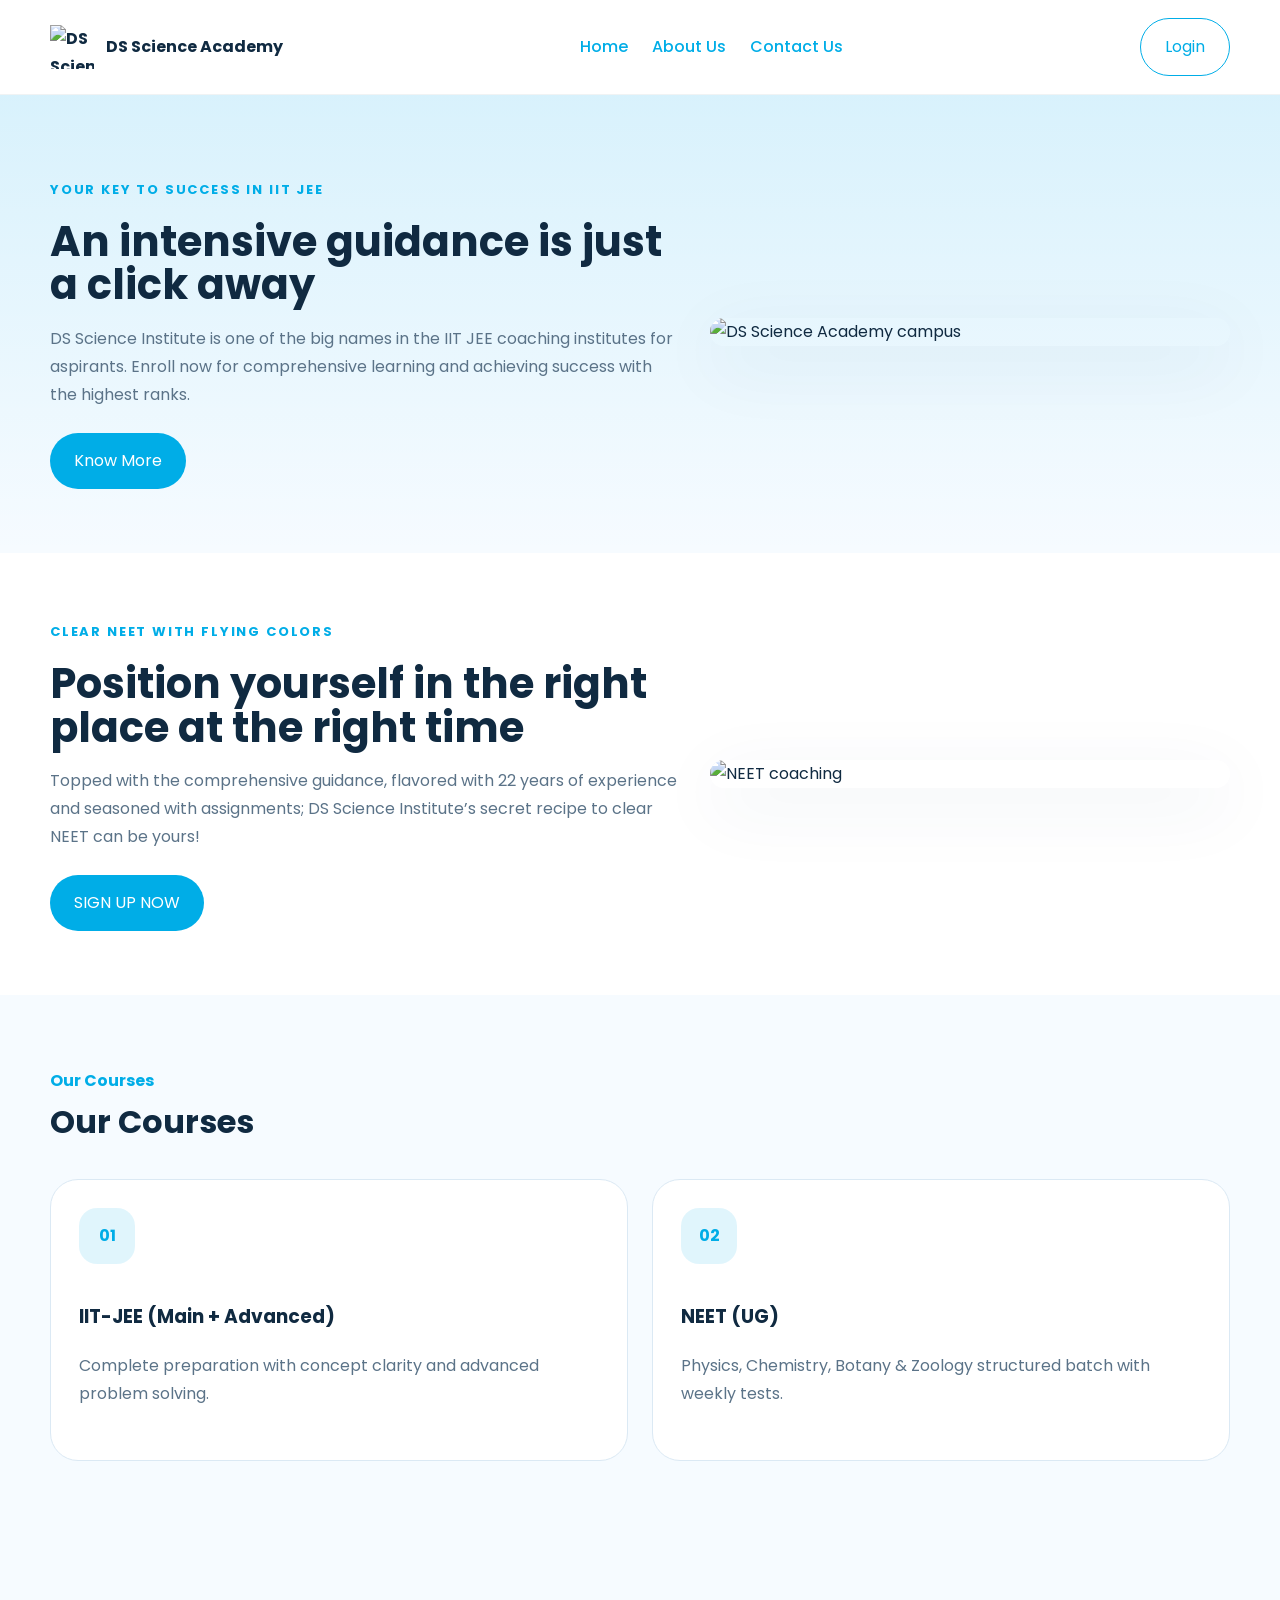
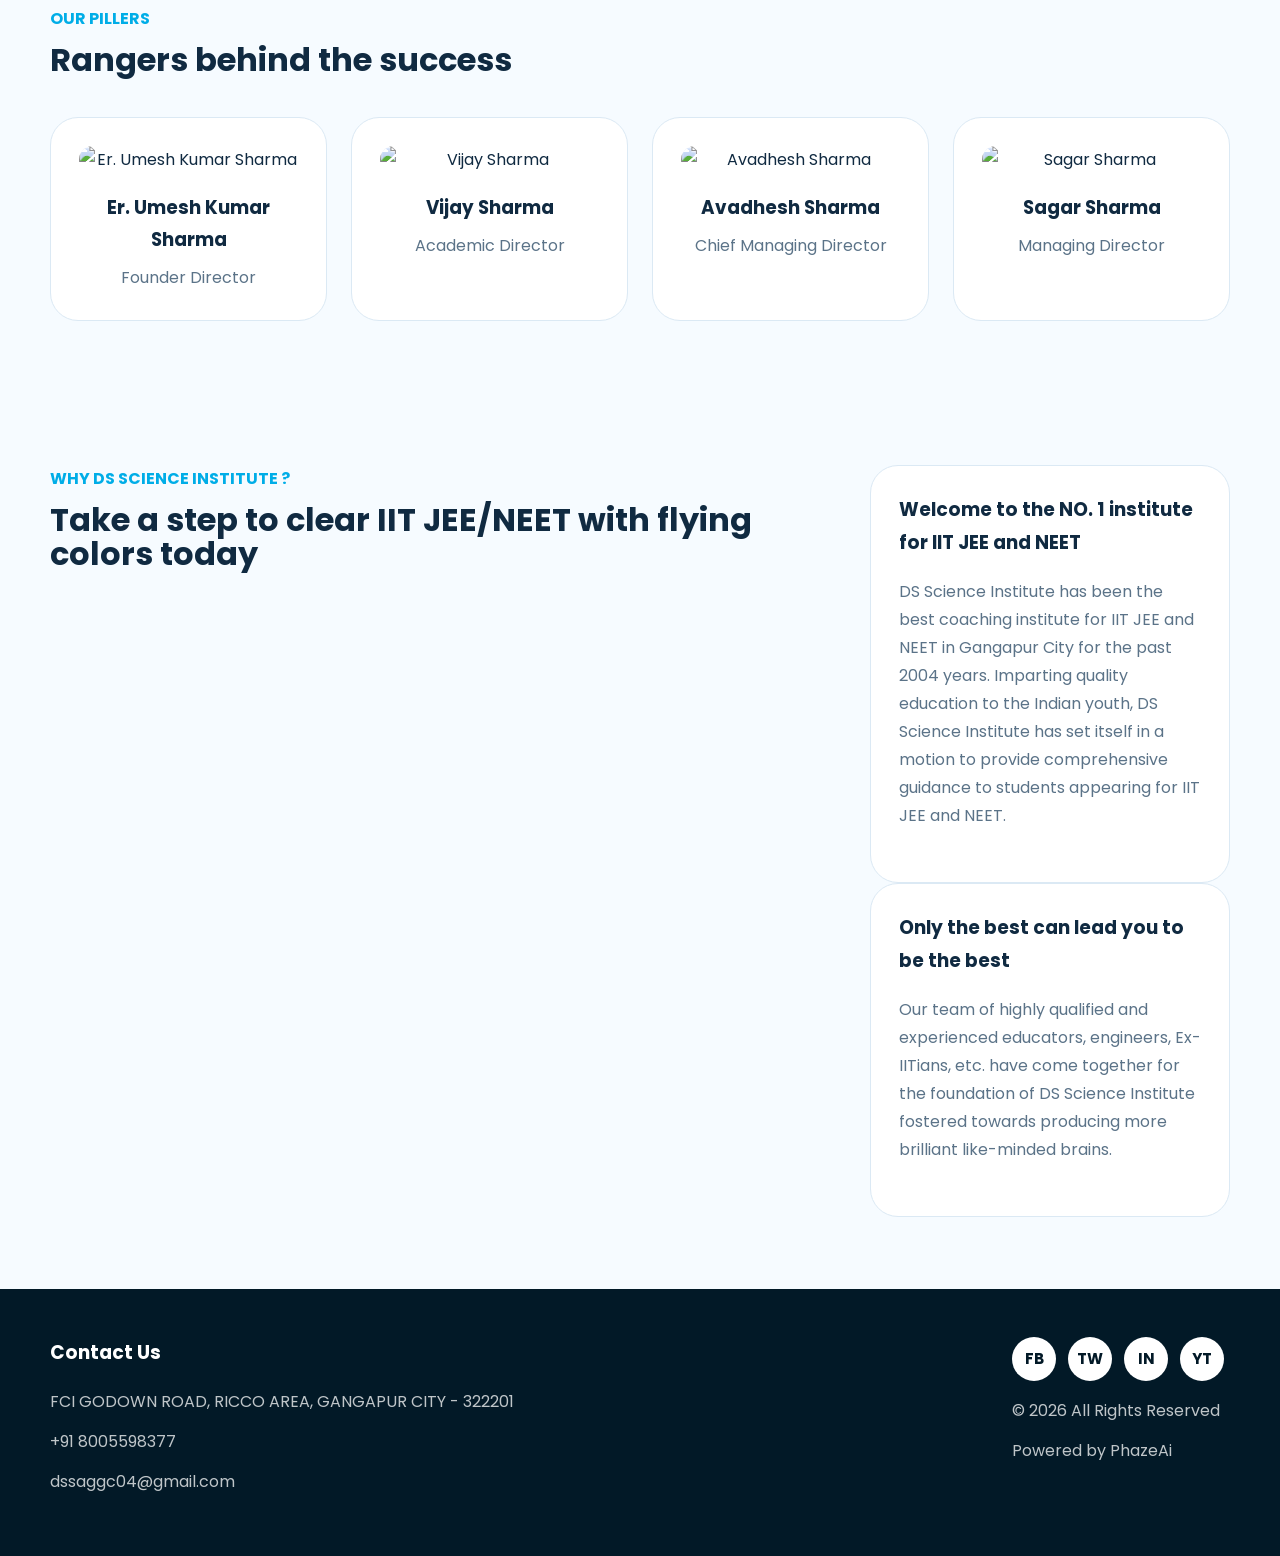
==== index.html @ 4ce63ceb "Add files via upload" ====
<!DOCTYPE html>
<html lang="en">
<head>
  <meta charset="UTF-8" />
  <meta name="viewport" content="width=device-width, initial-scale=1.0" />
  <title>DS Science Academy</title>
  <link rel="stylesheet" href="style.css" />
</head>
<body>
  <header class="site-header">
    <div class="container header-inner">
      <a href="index.html" class="brand">
        <img src="./images/LOGO_1771930653497.webp" alt="DS Science Academy Logo" />
        <span>DS Science Academy</span>
      </a>
      <button class="nav-toggle" aria-label="Open navigation">Menu</button>
      <nav class="site-nav">
        <a href="index.html">Home</a>
        <a href="about-us.html">About Us</a>
        <a href="contact-us.html">Contact Us</a>
      </nav>
      <a class="btn btn-outline" target="_blank" rel="noreferrer" href="login.html">Login</a>
    </div>
  </header>

  <main>
    <section class="hero hero-home">
      <div class="container hero-grid">
        <div class="hero-copy">
          <span class="eyebrow">YOUR KEY TO SUCCESS IN IIT JEE</span>
          <h1>An intensive guidance is just a click away</h1>
          <p>DS Science Institute is one of the big names in the IIT JEE coaching institutes for aspirants. Enroll now for comprehensive learning and achieving success with the highest ranks.</p>
          <a class="btn btn-primary" href="contact-us.html">Know More</a>
        </div>
        <div class="hero-media">
          <img src="./images/hero.webp" alt="DS Science Academy campus" />
        </div>
      </div>
    </section>

    <section class="feature feature-secondary">
      <div class="container feature-grid">
        <div class="feature-copy">
          <span class="eyebrow">CLEAR NEET WITH FLYING COLORS</span>
          <h2>Position yourself in the right place at the right time</h2>
          <p>Topped with the comprehensive guidance, flavored with 22 years of experience and seasoned with assignments; DS Science Institute’s secret recipe to clear NEET can be yours!</p>
          <a class="btn btn-primary" href="contact-us.html">SIGN UP NOW</a>
        </div>
        <div class="feature-media">
          <img src="./images/hero2.webp" alt="NEET coaching" />
        </div>
      </div>
    </section>

    <section class="section section-courses">
      <div class="container">
        <div class="section-head">
          <span>Our Courses</span>
          <h2>Our Courses</h2>
        </div>
        <div class="cards grid-2">
          <article class="card">
            <div class="card-number">01</div>
            <div>
              <h3>IIT-JEE (Main + Advanced)</h3>
              <p>Complete preparation with concept clarity and advanced problem solving.</p>
            </div>
          </article>
          <article class="card">
            <div class="card-number">02</div>
            <div>
              <h3>NEET (UG)</h3>
              <p>Physics, Chemistry, Botany &amp; Zoology structured batch with weekly tests.</p>
            </div>
          </article>
        </div>
      </div>
    </section>

    <section class="section section-team">
      <div class="container">
        <div class="section-head">
          <span>OUR PILLERS</span>
          <h2>Rangers behind the success</h2>
        </div>
        <div class="cards grid-4">
          <article class="team-card">
            <img src="./images/umeshkumar.webp" alt="Er. Umesh Kumar Sharma" />
            <h3>Er. Umesh Kumar Sharma</h3>
            <p>Founder Director</p>
          </article>
          <article class="team-card">
            <img src="./images/vijaysharma.webp" alt="Vijay Sharma" />
            <h3>Vijay Sharma</h3>
            <p>Academic Director</p>
          </article>
          <article class="team-card">
            <img src="./images/avadheshsharma.png.webp" alt="Avadhesh Sharma" />
            <h3>Avadhesh Sharma</h3>
            <p>Chief Managing Director</p>
          </article>
          <article class="team-card">
            <img src="./images/sagarsharma.webp" alt="Sagar Sharma" />
            <h3>Sagar Sharma</h3>
            <p>Managing Director</p>
          </article>
        </div>
      </div>
    </section>

    <section class="section section-why">
      <div class="container why-grid">
        <div class="why-copy">
          <span>WHY DS SCIENCE INSTITUTE ?</span>
          <h2>Take a step to clear IIT JEE/NEET with flying colors today</h2>
        </div>
        <div class="why-cards grid-2">
          <article class="why-card">
            <h3>Welcome to the NO. 1 institute for IIT JEE and NEET</h3>
            <p>DS Science Institute has been the best coaching institute for IIT JEE and NEET in Gangapur City for the past 2004 years. Imparting quality education to the Indian youth, DS Science Institute has set itself in a motion to provide comprehensive guidance to students appearing for IIT JEE and NEET.</p>
          </article>
          <article class="why-card">
            <h3>Only the best can lead you to be the best</h3>
            <p>Our team of highly qualified and experienced educators, engineers, Ex-IITians, etc. have come together for the foundation of DS Science Institute fostered towards producing more brilliant like-minded brains.</p>
          </article>
        </div>
      </div>
    </section>
  </main>

  <footer class="site-footer">
    <div class="container footer-grid">
      <div>
        <h3>Contact Us</h3>
        <p>FCI GODOWN ROAD, RICCO AREA, GANGAPUR CITY - 322201</p>
        <p>+91 8005598377</p>
        <p>dssaggc04@gmail.com</p>
      </div>
      <div class="footer-right">
        <div class="footer-actions">
          <a class="icon-button" href="#">FB</a>
          <a class="icon-button" href="#">TW</a>
          <a class="icon-button" href="#">IN</a>
          <a class="icon-button" href="#">YT</a>
        </div>
        <p>© 2026 All Rights Reserved</p>
        <p>Powered by PhazeAi</a></p>
      </div>
    </div>
  </footer>

  <script src="scripts.js"></script>
</body>
</html>
---- style.css ----
@import url('https://fonts.googleapis.com/css2?family=Poppins:wght@300;400;500;600;700&display=swap');

:root {
  --bg: #f6fbff;
  --surface: #ffffff;
  --text: #102a41;
  --muted: #5b7388;
  --primary: #00ade7;
  --primary-dark: #007fb2;
  --border: #dbe9f4;
  --shadow: 0 18px 70px rgba(0, 67, 120, 0.08);
}

* {
  box-sizing: border-box;
}

html {
  scroll-behavior: smooth;
}

body {
  margin: 0;
  font-family: "Rubik", "Roboto", "Helvetica", "Arial", sans-serif;
  color: var(--text);
  background: var(--bg);
  line-height: 1.75;
  font-family: 'Poppins', sans-serif;
}

img {
  max-width: 100%;
  display: block;
}

a {
  color: inherit;
  text-decoration: none;
}

button,
a.btn {
  font: inherit;
}

.container {
  width: min(1180px, calc(100% - 40px));
  margin: 0 auto;
}

.header-inner,
.hero-grid,
.feature-grid,
.why-grid,
.footer-grid {
  display: grid;
  gap: 32px;
}

.site-header {
  position: sticky;
  top: 0;
  z-index: 20;
  background: rgba(255, 255, 255, 0.98);
  border-bottom: 1px solid rgba(13, 50, 73, 0.06);
  backdrop-filter: blur(10px);
}

.header-inner {
  grid-template-columns: auto 1fr auto;
  align-items: center;
  padding: 18px 0;
}

.brand {
  display: inline-flex;
  align-items: center;
  gap: 12px;
  font-weight: 700;
  color: var(--text);
}

.brand img {
  width: 44px;
  height: 44px;
  object-fit: contain;
}

.site-nav {
  display: flex;
  justify-content: center;
  gap: 24px;
}

.site-nav a {
  color: var(--primary);
  font-weight: 500;
}

.btn {
  display: inline-flex;
  align-items: center;
  justify-content: center;
  gap: 10px;
  padding: 14px 24px;
  border-radius: 999px;
  border: none;
  cursor: pointer;
  transition: transform 0.2s ease, box-shadow 0.2s ease;
}

.btn:hover {
  transform: translateY(-1px);
}

.btn-primary {
  background: var(--primary);
  color: #fff;
}

.btn-outline {
  border: 1px solid var(--primary);
  color: var(--primary);
  background: transparent;
}

.nav-toggle {
  display: none;
  border: 1px solid rgba(0, 173, 231, 0.16);
  background: #fff;
  color: var(--primary);
  border-radius: 999px;
  padding: 10px 16px;
}

.hero {
  padding: 80px 0 64px;
}

.hero-home {
  background: linear-gradient(180deg, rgba(0, 173, 231, 0.12) 0%, rgba(255, 255, 255, 0) 100%);
}

.hero-grid {
  grid-template-columns: minmax(0, 1fr) minmax(320px, 520px);
  align-items: center;
}

.hero-copy {
  max-width: 640px;
}

.eyebrow {
  display: inline-block;
  margin-bottom: 18px;
  font-size: 13px;
  font-weight: 700;
  letter-spacing: 0.14em;
  text-transform: uppercase;
  color: var(--primary);
}

.hero-copy h1,
.feature-copy h2,
.section-head h2,
.why-copy h2 {
  margin: 0 0 18px;
  font-size: clamp(2.6rem, 2.8vw, 4rem);
  line-height: 1.05;
}

.hero-copy p,
.feature-copy p,
.card p,
.why-card p,
.section-copy p {
  margin: 0 0 24px;
  color: var(--muted);
  font-size: 1rem;
}

.hero-media {
  border-radius: 32px;
  overflow: hidden;
  box-shadow: var(--shadow);
}

.feature {
  background: #ffffff;
  padding: 64px 0;
}

.feature-grid {
  grid-template-columns: minmax(0, 1fr) minmax(320px, 520px);
  align-items: center;
}

.feature-media {
  border-radius: 28px;
  overflow: hidden;
  box-shadow: var(--shadow);
}

.section {
  padding: 72px 0;
}

.section-courses .section-head,
.section-team .section-head,
.section-why .why-copy {
  margin-bottom: 40px;
}

.section-head span,
.why-copy span {
  display: block;
  font-weight: 700;
  color: var(--primary);
  margin-bottom: 10px;
}

.section-head h2,
.why-copy h2 {
  margin: 0;
  font-size: clamp(2rem, 2.5vw, 3rem);
}

.cards {
  display: grid;
  gap: 24px;
}

.grid-2 {
  grid-template-columns: repeat(2, minmax(0, 1fr));
}

.grid-4 {
  grid-template-columns: repeat(4, minmax(0, 1fr));
}

.card,
.team-card,
.why-card {
  background: var(--surface);
  border: 1px solid var(--border);
  border-radius: 28px;
  padding: 28px;
}

.card-number {
  display: inline-flex;
  align-items: center;
  justify-content: center;
  width: 56px;
  height: 56px;
  border-radius: 18px;
  background: rgba(0, 173, 231, 0.12);
  color: var(--primary);
  font-weight: 700;
  margin-bottom: 18px;
}

.team-card {
  text-align: center;
}

.team-card img {
  width: 100%;
  max-height: 320px;
  object-fit: cover;
  border-radius: 24px;
  margin-bottom: 18px;
}

.team-card h3 {
  margin: 0 0 8px;
  font-size: 1.15rem;
}

.team-card p {
  margin: 0;
  color: var(--muted);
}

.why-grid {
  grid-template-columns: minmax(0, 1fr) 360px;
  align-items: start;
}

.why-cards {
  grid-template-columns: repeat(2, minmax(0, 1fr));
}

.why-card h3 {
  margin-top: 0;
}

.site-footer {
  background: #021927;
  color: #ffffff;
  padding: 48px 0;
}

.footer-grid {
  grid-template-columns: 1fr auto;
  gap: 28px;
}

.site-footer h3 {
  margin: 0 0 18px;
}

.site-footer p {
  margin: 0 10px 12px 0;
  color: rgba(255, 255, 255, 0.75);
}

.footer-actions {
  display: flex;
  gap: 12px;
  flex-wrap: wrap;
  margin-bottom: 16px;
}

.icon-button {
  display: inline-flex;
  align-items: center;
  justify-content: center;
  width: 44px;
  height: 44px;
  color: #021927;
  background: #ffffff;
  border-radius: 999px;
  font-size: 0.95rem;
  font-weight: 700;
}

@media (max-width: 980px) {
  .header-inner,
  .hero-grid,
  .feature-grid,
  .why-grid,
  .footer-grid {
    grid-template-columns: 1fr;
  }

  .site-nav {
    justify-content: flex-start;
    gap: 18px;
  }
}

@media (max-width: 760px) {
  .header-inner {
    grid-template-columns: auto auto;
  }

  .site-nav {
    position: absolute;
    inset: 76px 20px 0;
    display: grid;
    background: rgba(255, 255, 255, 0.98);
    border: 1px solid var(--border);
    border-radius: 20px;
    padding: 16px 20px;
    gap: 12px;
    transform: translateY(-20px);
    opacity: 0;
    pointer-events: none;
    transition: opacity 0.2s ease, transform 0.2s ease;
  }

  .site-nav.open {
    opacity: 1;
    transform: translateY(0);
    pointer-events: auto;
  }

  .nav-toggle {
    display: inline-flex;
  }

  .btn-outline {
    order: 3;
  }

  .hero {
    padding-top: 60px;
  }

  .cards,
  .why-cards,
  .grid-2,
  .grid-4 {
    grid-template-columns: 1fr;
  }
}
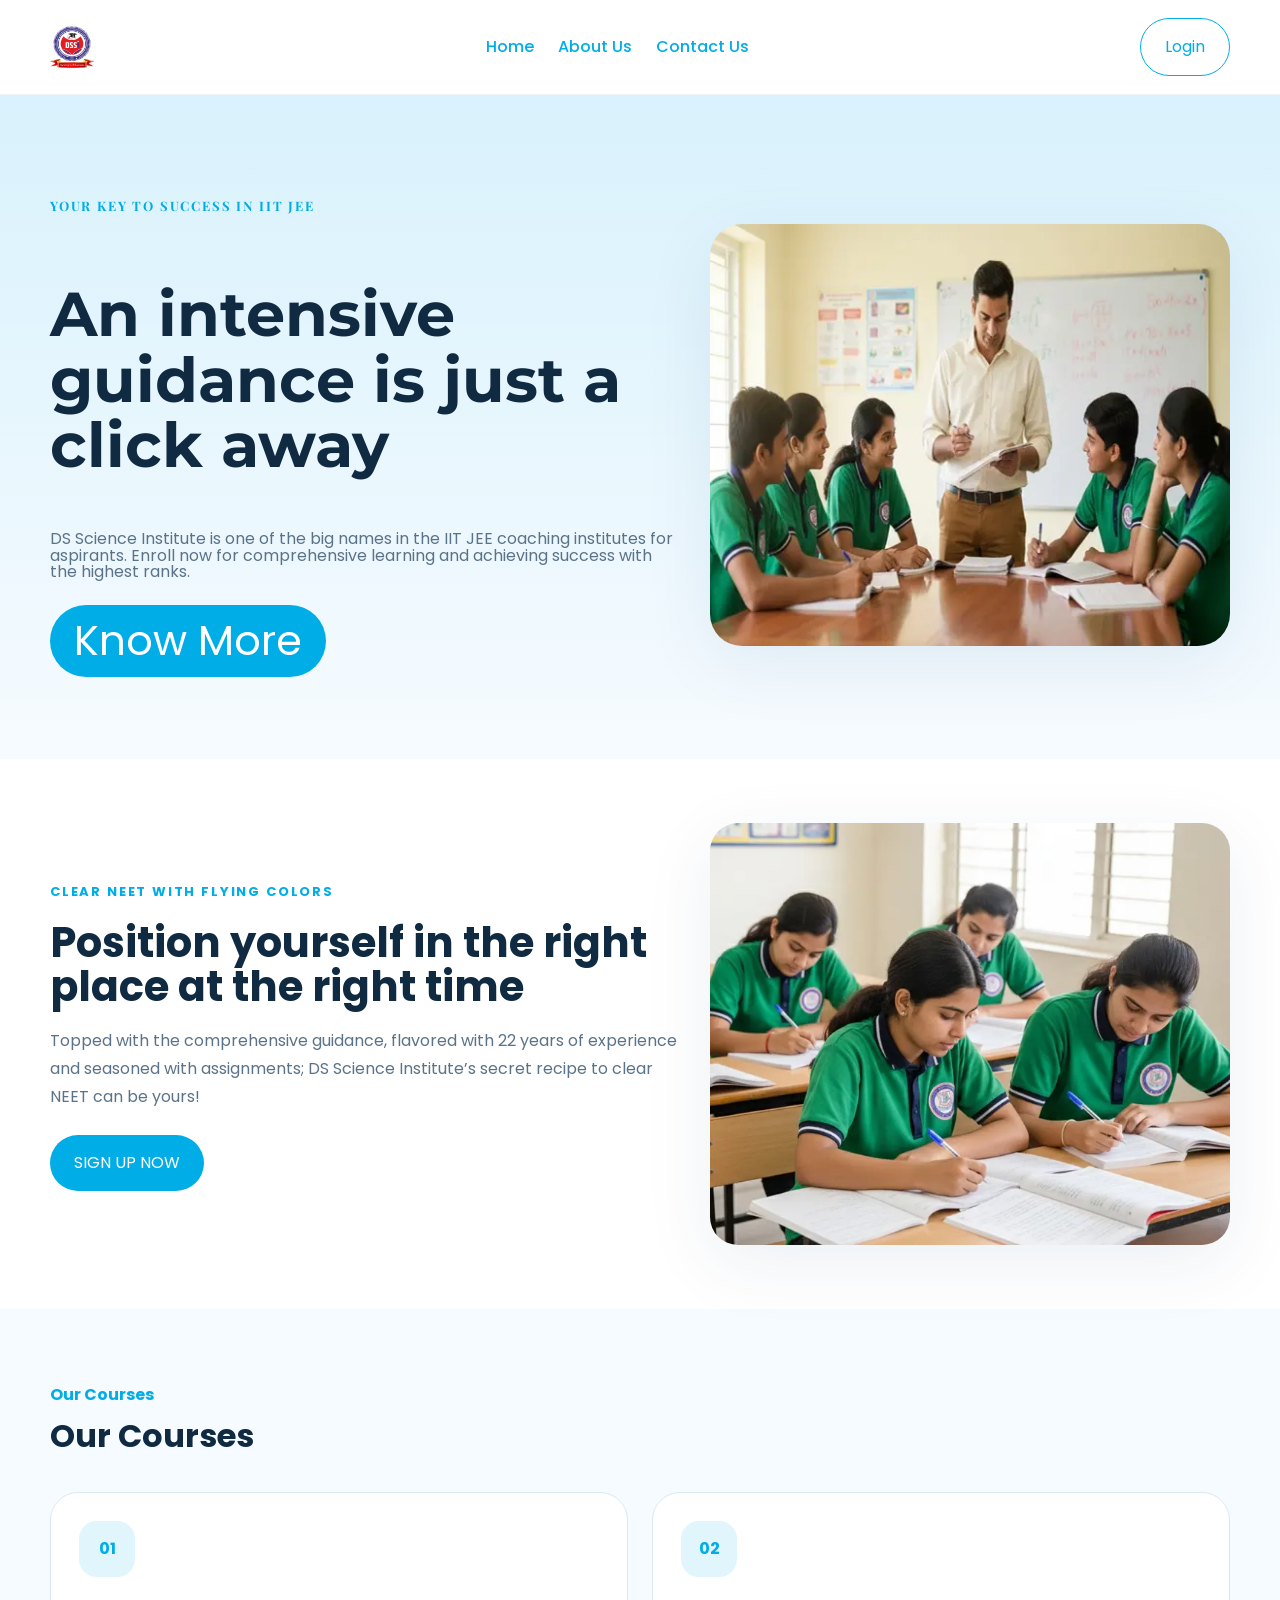
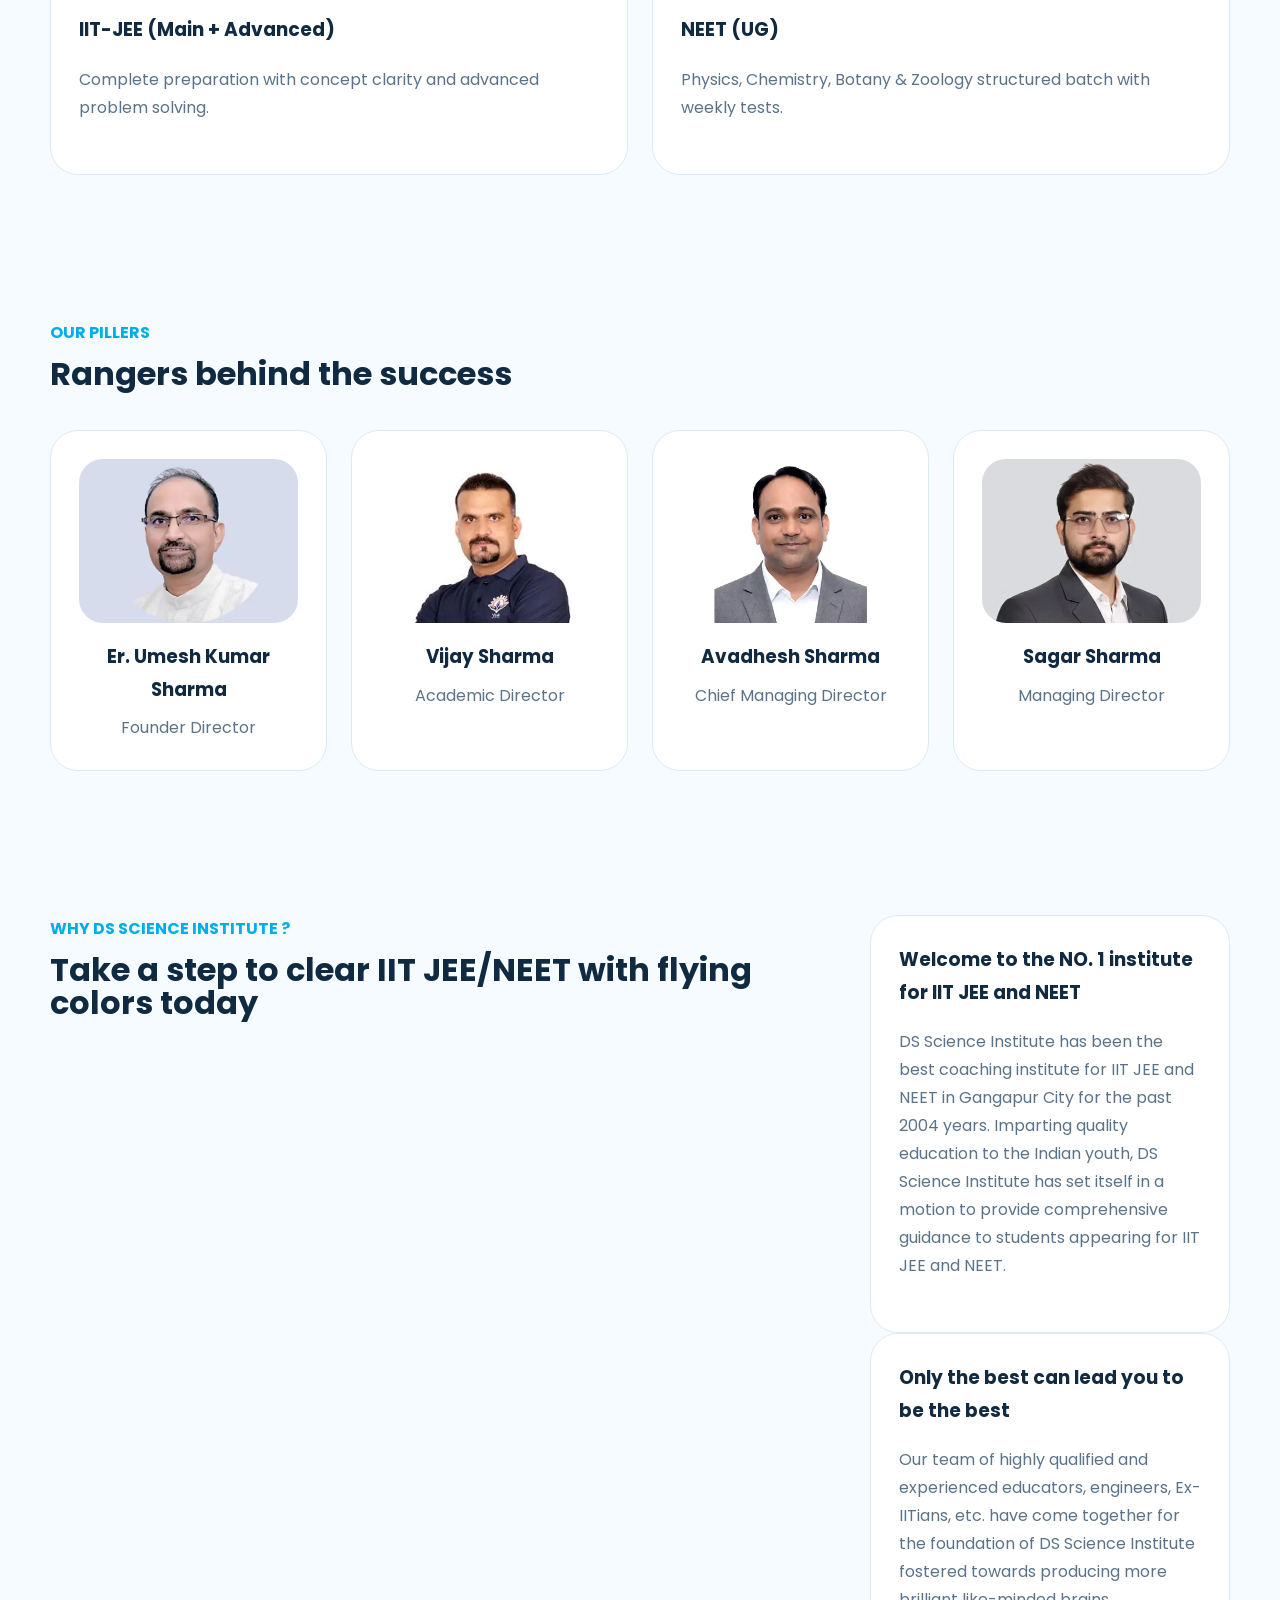
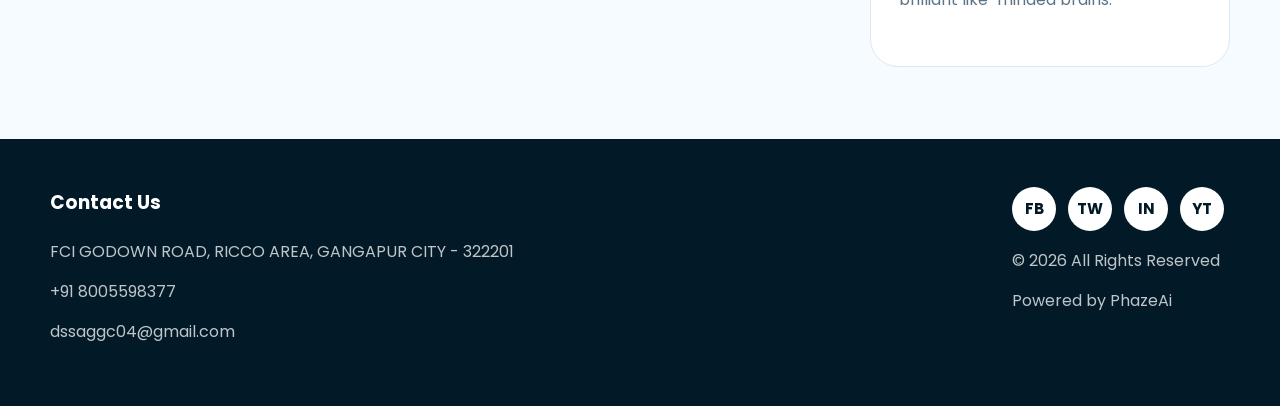
==== commit 11d422a3: "update images" ====
--- a/index.html
+++ b/index.html
@@ -1,154 +1,154 @@
-<!DOCTYPE html>
-<html lang="en">
-<head>
-  <meta charset="UTF-8" />
-  <meta name="viewport" content="width=device-width, initial-scale=1.0" />
-  <title>DS Science Academy</title>
-  <link rel="stylesheet" href="style.css" />
-</head>
-<body>
-  <header class="site-header">
-    <div class="container header-inner">
-      <a href="index.html" class="brand">
-        <img src="./images/LOGO_1771930653497.webp" alt="DS Science Academy Logo" />
-        <span>DS Science Academy</span>
-      </a>
-      <button class="nav-toggle" aria-label="Open navigation">Menu</button>
-      <nav class="site-nav">
-        <a href="index.html">Home</a>
-        <a href="about-us.html">About Us</a>
-        <a href="contact-us.html">Contact Us</a>
-      </nav>
-      <a class="btn btn-outline" target="_blank" rel="noreferrer" href="login.html">Login</a>
-    </div>
-  </header>
-
-  <main>
-    <section class="hero hero-home">
-      <div class="container hero-grid">
-        <div class="hero-copy">
-          <span class="eyebrow">YOUR KEY TO SUCCESS IN IIT JEE</span>
-          <h1>An intensive guidance is just a click away</h1>
-          <p>DS Science Institute is one of the big names in the IIT JEE coaching institutes for aspirants. Enroll now for comprehensive learning and achieving success with the highest ranks.</p>
-          <a class="btn btn-primary" href="contact-us.html">Know More</a>
-        </div>
-        <div class="hero-media">
-          <img src="./images/hero.webp" alt="DS Science Academy campus" />
-        </div>
-      </div>
-    </section>
-
-    <section class="feature feature-secondary">
-      <div class="container feature-grid">
-        <div class="feature-copy">
-          <span class="eyebrow">CLEAR NEET WITH FLYING COLORS</span>
-          <h2>Position yourself in the right place at the right time</h2>
-          <p>Topped with the comprehensive guidance, flavored with 22 years of experience and seasoned with assignments; DS Science Institute’s secret recipe to clear NEET can be yours!</p>
-          <a class="btn btn-primary" href="contact-us.html">SIGN UP NOW</a>
-        </div>
-        <div class="feature-media">
-          <img src="./images/hero2.webp" alt="NEET coaching" />
-        </div>
-      </div>
-    </section>
-
-    <section class="section section-courses">
-      <div class="container">
-        <div class="section-head">
-          <span>Our Courses</span>
-          <h2>Our Courses</h2>
-        </div>
-        <div class="cards grid-2">
-          <article class="card">
-            <div class="card-number">01</div>
-            <div>
-              <h3>IIT-JEE (Main + Advanced)</h3>
-              <p>Complete preparation with concept clarity and advanced problem solving.</p>
-            </div>
-          </article>
-          <article class="card">
-            <div class="card-number">02</div>
-            <div>
-              <h3>NEET (UG)</h3>
-              <p>Physics, Chemistry, Botany &amp; Zoology structured batch with weekly tests.</p>
-            </div>
-          </article>
-        </div>
-      </div>
-    </section>
-
-    <section class="section section-team">
-      <div class="container">
-        <div class="section-head">
-          <span>OUR PILLERS</span>
-          <h2>Rangers behind the success</h2>
-        </div>
-        <div class="cards grid-4">
-          <article class="team-card">
-            <img src="./images/umeshkumar.webp" alt="Er. Umesh Kumar Sharma" />
-            <h3>Er. Umesh Kumar Sharma</h3>
-            <p>Founder Director</p>
-          </article>
-          <article class="team-card">
-            <img src="./images/vijaysharma.webp" alt="Vijay Sharma" />
-            <h3>Vijay Sharma</h3>
-            <p>Academic Director</p>
-          </article>
-          <article class="team-card">
-            <img src="./images/avadheshsharma.png.webp" alt="Avadhesh Sharma" />
-            <h3>Avadhesh Sharma</h3>
-            <p>Chief Managing Director</p>
-          </article>
-          <article class="team-card">
-            <img src="./images/sagarsharma.webp" alt="Sagar Sharma" />
-            <h3>Sagar Sharma</h3>
-            <p>Managing Director</p>
-          </article>
-        </div>
-      </div>
-    </section>
-
-    <section class="section section-why">
-      <div class="container why-grid">
-        <div class="why-copy">
-          <span>WHY DS SCIENCE INSTITUTE ?</span>
-          <h2>Take a step to clear IIT JEE/NEET with flying colors today</h2>
-        </div>
-        <div class="why-cards grid-2">
-          <article class="why-card">
-            <h3>Welcome to the NO. 1 institute for IIT JEE and NEET</h3>
-            <p>DS Science Institute has been the best coaching institute for IIT JEE and NEET in Gangapur City for the past 2004 years. Imparting quality education to the Indian youth, DS Science Institute has set itself in a motion to provide comprehensive guidance to students appearing for IIT JEE and NEET.</p>
-          </article>
-          <article class="why-card">
-            <h3>Only the best can lead you to be the best</h3>
-            <p>Our team of highly qualified and experienced educators, engineers, Ex-IITians, etc. have come together for the foundation of DS Science Institute fostered towards producing more brilliant like-minded brains.</p>
-          </article>
-        </div>
-      </div>
-    </section>
-  </main>
-
-  <footer class="site-footer">
-    <div class="container footer-grid">
-      <div>
-        <h3>Contact Us</h3>
-        <p>FCI GODOWN ROAD, RICCO AREA, GANGAPUR CITY - 322201</p>
-        <p>+91 8005598377</p>
-        <p>dssaggc04@gmail.com</p>
-      </div>
-      <div class="footer-right">
-        <div class="footer-actions">
-          <a class="icon-button" href="#">FB</a>
-          <a class="icon-button" href="#">TW</a>
-          <a class="icon-button" href="#">IN</a>
-          <a class="icon-button" href="#">YT</a>
-        </div>
-        <p>© 2026 All Rights Reserved</p>
-        <p>Powered by PhazeAi</a></p>
-      </div>
-    </div>
-  </footer>
-
-  <script src="scripts.js"></script>
-</body>
-</html>
+<!DOCTYPE html>
+<html lang="en">
+<head>
+  <meta charset="UTF-8" />
+  <meta name="viewport" content="width=device-width, initial-scale=1.0" />
+  <title>DS Science Academy</title>
+  <link rel="stylesheet" href="style.css" />
+</head>
+<body>
+  <header class="site-header">
+    <div class="container header-inner">
+      <a href="index.html" class="brand">
+        <img src="./images/LOGO_1771930653497.webp" alt="DS Science Academy Logo" />
+        
+      </a>
+      <button class="nav-toggle" aria-label="Open navigation">Menu</button>
+      <nav class="site-nav">
+        <a href="index.html">Home</a>
+        <a href="about-us.html">About Us</a>
+        <a href="contact-us.html">Contact Us</a>
+      </nav>
+      <a class="btn btn-outline" target="_blank" rel="noreferrer" href="login.html">Login</a>
+    </div>
+  </header>
+
+  <main>
+    <section class="hero hero-home">
+      <div class="container hero-grid">
+        <div class="hero-copy">
+          <span class="eyebrow">YOUR KEY TO SUCCESS IN IIT JEE</span>
+          <h1>An intensive guidance is just a click away</h1>
+          <p>DS Science Institute is one of the big names in the IIT JEE coaching institutes for aspirants. Enroll now for comprehensive learning and achieving success with the highest ranks.</p>
+          <a class="btn btn-primary" href="contact-us.html">Know More</a>
+        </div>
+        <div class="hero-media">
+          <img src="./images/hero.webp" alt="DS Science Academy campus" />
+        </div>
+      </div>
+    </section>
+
+    <section class="feature feature-secondary">
+      <div class="container feature-grid">
+        <div class="feature-copy">
+          <span class="eyebrow">CLEAR NEET WITH FLYING COLORS</span>
+          <h2>Position yourself in the right place at the right time</h2>
+          <p>Topped with the comprehensive guidance, flavored with 22 years of experience and seasoned with assignments; DS Science Institute’s secret recipe to clear NEET can be yours!</p>
+          <a class="btn btn-primary" href="contact-us.html">SIGN UP NOW</a>
+        </div>
+        <div class="feature-media">
+          <img src="./images/hero2.webp" alt="NEET coaching" />
+        </div>
+      </div>
+    </section>
+
+    <section class="section section-courses">
+      <div class="container">
+        <div class="section-head">
+          <span>Our Courses</span>
+          <h2>Our Courses</h2>
+        </div>
+        <div class="cards grid-2">
+          <article class="card">
+            <div class="card-number">01</div>
+            <div>
+              <h3>IIT-JEE (Main + Advanced)</h3>
+              <p>Complete preparation with concept clarity and advanced problem solving.</p>
+            </div>
+          </article>
+          <article class="card">
+            <div class="card-number">02</div>
+            <div>
+              <h3>NEET (UG)</h3>
+              <p>Physics, Chemistry, Botany &amp; Zoology structured batch with weekly tests.</p>
+            </div>
+          </article>
+        </div>
+      </div>
+    </section>
+
+    <section class="section section-team">
+      <div class="container">
+        <div class="section-head">
+          <span>OUR PILLERS</span>
+          <h2>Rangers behind the success</h2>
+        </div>
+        <div class="cards grid-4">
+          <article class="team-card">
+            <img src="./images/umeshkumar.webp" alt="Er. Umesh Kumar Sharma" />
+            <h3>Er. Umesh Kumar Sharma</h3>
+            <p>Founder Director</p>
+          </article>
+          <article class="team-card">
+            <img src="./images/vijaysharma.webp" alt="Vijay Sharma" />
+            <h3>Vijay Sharma</h3>
+            <p>Academic Director</p>
+          </article>
+          <article class="team-card">
+            <img src="./images/avadheshsharma.png.webp" alt="Avadhesh Sharma" />
+            <h3>Avadhesh Sharma</h3>
+            <p>Chief Managing Director</p>
+          </article>
+          <article class="team-card">
+            <img src="./images/sagarsharma.webp" alt="Sagar Sharma" />
+            <h3>Sagar Sharma</h3>
+            <p>Managing Director</p>
+          </article>
+        </div>
+      </div>
+    </section>
+
+    <section class="section section-why">
+      <div class="container why-grid">
+        <div class="why-copy">
+          <span>WHY DS SCIENCE INSTITUTE ?</span>
+          <h2>Take a step to clear IIT JEE/NEET with flying colors today</h2>
+        </div>
+        <div class="why-cards grid-2">
+          <article class="why-card">
+            <h3>Welcome to the NO. 1 institute for IIT JEE and NEET</h3>
+            <p>DS Science Institute has been the best coaching institute for IIT JEE and NEET in Gangapur City for the past 2004 years. Imparting quality education to the Indian youth, DS Science Institute has set itself in a motion to provide comprehensive guidance to students appearing for IIT JEE and NEET.</p>
+          </article>
+          <article class="why-card">
+            <h3>Only the best can lead you to be the best</h3>
+            <p>Our team of highly qualified and experienced educators, engineers, Ex-IITians, etc. have come together for the foundation of DS Science Institute fostered towards producing more brilliant like-minded brains.</p>
+          </article>
+        </div>
+      </div>
+    </section>
+  </main>
+
+  <footer class="site-footer">
+    <div class="container footer-grid">
+      <div>
+        <h3>Contact Us</h3>
+        <p>FCI GODOWN ROAD, RICCO AREA, GANGAPUR CITY - 322201</p>
+        <p>+91 8005598377</p>
+        <p>dssaggc04@gmail.com</p>
+      </div>
+      <div class="footer-right">
+        <div class="footer-actions">
+          <a class="icon-button" href="#">FB</a>
+          <a class="icon-button" href="#">TW</a>
+          <a class="icon-button" href="#">IN</a>
+          <a class="icon-button" href="#">YT</a>
+        </div>
+        <p>© 2026 All Rights Reserved</p>
+        <p>Powered by PhazeAi</a></p>
+      </div>
+    </div>
+  </footer>
+
+  <script src="scripts.js"></script>
+</body>
+</html>
--- a/style.css
+++ b/style.css
@@ -1,397 +1,424 @@
-@import url('https://fonts.googleapis.com/css2?family=Poppins:wght@300;400;500;600;700&display=swap');
-
-:root {
-  --bg: #f6fbff;
-  --surface: #ffffff;
-  --text: #102a41;
-  --muted: #5b7388;
-  --primary: #00ade7;
-  --primary-dark: #007fb2;
-  --border: #dbe9f4;
-  --shadow: 0 18px 70px rgba(0, 67, 120, 0.08);
-}
-
-* {
-  box-sizing: border-box;
-}
-
-html {
-  scroll-behavior: smooth;
-}
-
-body {
-  margin: 0;
-  font-family: "Rubik", "Roboto", "Helvetica", "Arial", sans-serif;
-  color: var(--text);
-  background: var(--bg);
-  line-height: 1.75;
-  font-family: 'Poppins', sans-serif;
-}
-
-img {
-  max-width: 100%;
-  display: block;
-}
-
-a {
-  color: inherit;
-  text-decoration: none;
-}
-
-button,
-a.btn {
-  font: inherit;
-}
-
-.container {
-  width: min(1180px, calc(100% - 40px));
-  margin: 0 auto;
-}
-
-.header-inner,
-.hero-grid,
-.feature-grid,
-.why-grid,
-.footer-grid {
-  display: grid;
-  gap: 32px;
-}
-
-.site-header {
-  position: sticky;
-  top: 0;
-  z-index: 20;
-  background: rgba(255, 255, 255, 0.98);
-  border-bottom: 1px solid rgba(13, 50, 73, 0.06);
-  backdrop-filter: blur(10px);
-}
-
-.header-inner {
-  grid-template-columns: auto 1fr auto;
-  align-items: center;
-  padding: 18px 0;
-}
-
-.brand {
-  display: inline-flex;
-  align-items: center;
-  gap: 12px;
-  font-weight: 700;
-  color: var(--text);
-}
-
-.brand img {
-  width: 44px;
-  height: 44px;
-  object-fit: contain;
-}
-
-.site-nav {
-  display: flex;
-  justify-content: center;
-  gap: 24px;
-}
-
-.site-nav a {
-  color: var(--primary);
-  font-weight: 500;
-}
-
-.btn {
-  display: inline-flex;
-  align-items: center;
-  justify-content: center;
-  gap: 10px;
-  padding: 14px 24px;
-  border-radius: 999px;
-  border: none;
-  cursor: pointer;
-  transition: transform 0.2s ease, box-shadow 0.2s ease;
-}
-
-.btn:hover {
-  transform: translateY(-1px);
-}
-
-.btn-primary {
-  background: var(--primary);
-  color: #fff;
-}
-
-.btn-outline {
-  border: 1px solid var(--primary);
-  color: var(--primary);
-  background: transparent;
-}
-
-.nav-toggle {
-  display: none;
-  border: 1px solid rgba(0, 173, 231, 0.16);
-  background: #fff;
-  color: var(--primary);
-  border-radius: 999px;
-  padding: 10px 16px;
-}
-
-.hero {
-  padding: 80px 0 64px;
-}
-
-.hero-home {
-  background: linear-gradient(180deg, rgba(0, 173, 231, 0.12) 0%, rgba(255, 255, 255, 0) 100%);
-}
-
-.hero-grid {
-  grid-template-columns: minmax(0, 1fr) minmax(320px, 520px);
-  align-items: center;
-}
-
-.hero-copy {
-  max-width: 640px;
-}
-
-.eyebrow {
-  display: inline-block;
-  margin-bottom: 18px;
-  font-size: 13px;
-  font-weight: 700;
-  letter-spacing: 0.14em;
-  text-transform: uppercase;
-  color: var(--primary);
-}
-
-.hero-copy h1,
-.feature-copy h2,
-.section-head h2,
-.why-copy h2 {
-  margin: 0 0 18px;
-  font-size: clamp(2.6rem, 2.8vw, 4rem);
-  line-height: 1.05;
-}
-
-.hero-copy p,
-.feature-copy p,
-.card p,
-.why-card p,
-.section-copy p {
-  margin: 0 0 24px;
-  color: var(--muted);
-  font-size: 1rem;
-}
-
-.hero-media {
-  border-radius: 32px;
-  overflow: hidden;
-  box-shadow: var(--shadow);
-}
-
-.feature {
-  background: #ffffff;
-  padding: 64px 0;
-}
-
-.feature-grid {
-  grid-template-columns: minmax(0, 1fr) minmax(320px, 520px);
-  align-items: center;
-}
-
-.feature-media {
-  border-radius: 28px;
-  overflow: hidden;
-  box-shadow: var(--shadow);
-}
-
-.section {
-  padding: 72px 0;
-}
-
-.section-courses .section-head,
-.section-team .section-head,
-.section-why .why-copy {
-  margin-bottom: 40px;
-}
-
-.section-head span,
-.why-copy span {
-  display: block;
-  font-weight: 700;
-  color: var(--primary);
-  margin-bottom: 10px;
-}
-
-.section-head h2,
-.why-copy h2 {
-  margin: 0;
-  font-size: clamp(2rem, 2.5vw, 3rem);
-}
-
-.cards {
-  display: grid;
-  gap: 24px;
-}
-
-.grid-2 {
-  grid-template-columns: repeat(2, minmax(0, 1fr));
-}
-
-.grid-4 {
-  grid-template-columns: repeat(4, minmax(0, 1fr));
-}
-
-.card,
-.team-card,
-.why-card {
-  background: var(--surface);
-  border: 1px solid var(--border);
-  border-radius: 28px;
-  padding: 28px;
-}
-
-.card-number {
-  display: inline-flex;
-  align-items: center;
-  justify-content: center;
-  width: 56px;
-  height: 56px;
-  border-radius: 18px;
-  background: rgba(0, 173, 231, 0.12);
-  color: var(--primary);
-  font-weight: 700;
-  margin-bottom: 18px;
-}
-
-.team-card {
-  text-align: center;
-}
-
-.team-card img {
-  width: 100%;
-  max-height: 320px;
-  object-fit: cover;
-  border-radius: 24px;
-  margin-bottom: 18px;
-}
-
-.team-card h3 {
-  margin: 0 0 8px;
-  font-size: 1.15rem;
-}
-
-.team-card p {
-  margin: 0;
-  color: var(--muted);
-}
-
-.why-grid {
-  grid-template-columns: minmax(0, 1fr) 360px;
-  align-items: start;
-}
-
-.why-cards {
-  grid-template-columns: repeat(2, minmax(0, 1fr));
-}
-
-.why-card h3 {
-  margin-top: 0;
-}
-
-.site-footer {
-  background: #021927;
-  color: #ffffff;
-  padding: 48px 0;
-}
-
-.footer-grid {
-  grid-template-columns: 1fr auto;
-  gap: 28px;
-}
-
-.site-footer h3 {
-  margin: 0 0 18px;
-}
-
-.site-footer p {
-  margin: 0 10px 12px 0;
-  color: rgba(255, 255, 255, 0.75);
-}
-
-.footer-actions {
-  display: flex;
-  gap: 12px;
-  flex-wrap: wrap;
-  margin-bottom: 16px;
-}
-
-.icon-button {
-  display: inline-flex;
-  align-items: center;
-  justify-content: center;
-  width: 44px;
-  height: 44px;
-  color: #021927;
-  background: #ffffff;
-  border-radius: 999px;
-  font-size: 0.95rem;
-  font-weight: 700;
-}
-
-@media (max-width: 980px) {
-  .header-inner,
-  .hero-grid,
-  .feature-grid,
-  .why-grid,
-  .footer-grid {
-    grid-template-columns: 1fr;
-  }
-
-  .site-nav {
-    justify-content: flex-start;
-    gap: 18px;
-  }
-}
-
-@media (max-width: 760px) {
-  .header-inner {
-    grid-template-columns: auto auto;
-  }
-
-  .site-nav {
-    position: absolute;
-    inset: 76px 20px 0;
-    display: grid;
-    background: rgba(255, 255, 255, 0.98);
-    border: 1px solid var(--border);
-    border-radius: 20px;
-    padding: 16px 20px;
-    gap: 12px;
-    transform: translateY(-20px);
-    opacity: 0;
-    pointer-events: none;
-    transition: opacity 0.2s ease, transform 0.2s ease;
-  }
-
-  .site-nav.open {
-    opacity: 1;
-    transform: translateY(0);
-    pointer-events: auto;
-  }
-
-  .nav-toggle {
-    display: inline-flex;
-  }
-
-  .btn-outline {
-    order: 3;
-  }
-
-  .hero {
-    padding-top: 60px;
-  }
-
-  .cards,
-  .why-cards,
-  .grid-2,
-  .grid-4 {
-    grid-template-columns: 1fr;
-  }
-}
+@import url('https://fonts.googleapis.com/css2?family=Poppins:wght@300;400;500;600;700&display=swap');
+
+@import url('https://fonts.googleapis.com/css2?family=Montserrat:ital,wght@0,100..900;1,100..900&family=Playfair+Display:ital,wght@0,400..900;1,400..900&display=swap');
+
+@import url('https://fonts.googleapis.com/css2?family=Archivo+Black&family=Montserrat:ital,wght@0,100..900;1,100..900&family=Playfair+Display:ital,wght@0,400..900;1,400..900&display=swap');
+
+@import url('https://fonts.googleapis.com/css2?family=Playfair+Display:ital,wght@0,400..900;1,400..900&display=swap');
+
+
+:root {
+  --bg: #f6fbff;
+  --surface: #ffffff;
+  --text: #102a41;
+  --muted: #5b7388;
+  --primary: #00ade7;
+  --primary-dark: #007fb2;
+  --border: #dbe9f4;
+  --shadow: 0 18px 70px rgba(0, 67, 120, 0.08);
+}
+
+* {
+  box-sizing: border-box;
+}
+
+html {
+  scroll-behavior: smooth;
+}
+
+body {
+  margin: 0;
+  font-family: "Rubik", "Roboto", "Helvetica", "Arial", sans-serif;
+  color: var(--text);
+  background: var(--bg);
+  line-height: 1.75;
+  font-family: 'Poppins', sans-serif;
+}
+
+img {
+  max-width: 100%;
+  display: block;
+}
+
+a {
+  color: inherit;
+  text-decoration: none;
+}
+
+button,
+a.btn {
+  font: inherit;
+}
+
+.container {
+  width: min(1180px, calc(100% - 40px));
+  margin: 0 auto;
+}
+
+.header-inner,
+.hero-grid,
+.feature-grid,
+.why-grid,
+.footer-grid {
+  display: grid;
+  gap: 32px;
+}
+
+.site-header {
+  position: sticky;
+  top: 0;
+  z-index: 20;
+  background: rgba(255, 255, 255, 0.98);
+  border-bottom: 1px solid rgba(13, 50, 73, 0.06);
+  backdrop-filter: blur(10px);
+}
+
+.header-inner {
+  grid-template-columns: auto 1fr auto;
+  align-items: center;
+  padding: 18px 0;
+}
+
+.brand {
+  display: inline-flex;
+  align-items: center;
+  gap: 12px;
+  font-weight: 700;
+  color: var(--text);
+}
+
+.brand img {
+  width: 44px;
+  height: 44px;
+  object-fit: contain;
+}
+
+.site-nav {
+  display: flex;
+  justify-content: center;
+  gap: 24px;
+}
+
+.site-nav a {
+  color: var(--primary);
+  font-weight: 500;
+}
+
+.btn {
+  display: inline-flex;
+  align-items: center;
+  justify-content: center;
+  gap: 10px;
+  padding: 14px 24px;
+  border-radius: 999px;
+  border: none;
+  cursor: pointer;
+  transition: transform 0.2s ease, box-shadow 0.2s ease;
+}
+
+.btn:hover {
+  transform: translateY(-1px);
+}
+
+.btn-primary {
+  background: var(--primary);
+  color: #fff;
+}
+
+.btn-outline {
+  border: 1px solid var(--primary);
+  color: var(--primary);
+  background: transparent;
+}
+
+.nav-toggle {
+  display: none;
+  border: 1px solid rgba(0, 173, 231, 0.16);
+  background: #fff;
+  color: var(--primary);
+  border-radius: 999px;
+  padding: 10px 16px;
+}
+
+.hero {
+  padding: 80px 0 64px;
+}
+
+.hero-home {
+  background: linear-gradient(180deg, rgba(0, 173, 231, 0.12) 0%, rgba(255, 255, 255, 0) 100%);
+}
+
+.hero-grid {
+  grid-template-columns: minmax(0, 1fr) minmax(320px, 520px);
+  align-items: center;
+}
+
+.hero-copy {
+  max-width: 640px;
+}
+.eyebrow h1{
+    font-family: "Playfair Display", serif;
+  font-optical-sizing: auto;
+  font-weight: <weight>;
+  font-style: normal;
+}
+.eyebrow {
+  display: inline-block;
+  margin-bottom: 18px;
+  font-size: 13px;
+  font-weight: 700;
+  letter-spacing: 0.14em;
+  text-transform: uppercase;
+  color: var(--primary);
+}
+
+
+.hero-copy h1{
+      font-family: "Montserrat", sans-serif;
+  font-optical-sizing: auto;
+  font-weight: <weight>;
+  font-style: normal;
+}
+.hero-copy,
+.feature-copy h2,
+.section-head h2,
+.why-copy h2 {
+  margin: 0 0 18px;
+  font-size: clamp(2.6rem, 2.8vw, 4rem);
+  line-height: 1.05;
+}
+
+.hero-copy span{
+  font-family: "Playfair Display", serif;
+  font-optical-sizing: auto;
+  font-weight: <weight>;
+  font-style: normal;
+}
+.hero-copy p,
+.feature-copy p,
+.card p,
+.why-card p,
+.section-copy p {
+  margin: 0 0 24px;
+  color: var(--muted);
+  font-size: 1rem;
+}
+
+.hero-media {
+  border-radius: 32px;
+  overflow: hidden;
+  box-shadow: var(--shadow);
+}
+
+.feature {
+  background: #ffffff;
+  padding: 64px 0;
+}
+
+.feature-grid {
+  grid-template-columns: minmax(0, 1fr) minmax(320px, 520px);
+  align-items: center;
+}
+
+.feature-media {
+  border-radius: 28px;
+  overflow: hidden;
+  box-shadow: var(--shadow);
+}
+
+.section {
+  padding: 72px 0;
+}
+
+.section-courses .section-head,
+.section-team .section-head,
+.section-why .why-copy {
+  margin-bottom: 40px;
+}
+
+.section-head span,
+.why-copy span {
+  display: block;
+  font-weight: 700;
+  color: var(--primary);
+  margin-bottom: 10px;
+}
+
+.section-head h2,
+.why-copy h2 {
+  margin: 0;
+  font-size: clamp(2rem, 2.5vw, 3rem);
+}
+
+.cards {
+  display: grid;
+  gap: 24px;
+}
+
+.grid-2 {
+  grid-template-columns: repeat(2, minmax(0, 1fr));
+}
+
+.grid-4 {
+  grid-template-columns: repeat(4, minmax(0, 1fr));
+}
+
+.card,
+.team-card,
+.why-card {
+  background: var(--surface);
+  border: 1px solid var(--border);
+  border-radius: 28px;
+  padding: 28px;
+}
+
+.card-number {
+  display: inline-flex;
+  align-items: center;
+  justify-content: center;
+  width: 56px;
+  height: 56px;
+  border-radius: 18px;
+  background: rgba(0, 173, 231, 0.12);
+  color: var(--primary);
+  font-weight: 700;
+  margin-bottom: 18px;
+}
+
+.team-card {
+  text-align: center;
+}
+
+.team-card img {
+  width: 100%;
+  max-height: 320px;
+  object-fit: cover;
+  border-radius: 24px;
+  margin-bottom: 18px;
+}
+
+.team-card h3 {
+  margin: 0 0 8px;
+  font-size: 1.15rem;
+}
+
+.team-card p {
+  margin: 0;
+  color: var(--muted);
+}
+
+.why-grid {
+  grid-template-columns: minmax(0, 1fr) 360px;
+  align-items: start;
+}
+
+.why-cards {
+  grid-template-columns: repeat(2, minmax(0, 1fr));
+}
+
+.why-card h3 {
+  margin-top: 0;
+}
+
+.site-footer {
+  background: #021927;
+  color: #ffffff;
+  padding: 48px 0;
+}
+
+.footer-grid {
+  grid-template-columns: 1fr auto;
+  gap: 28px;
+}
+
+.site-footer h3 {
+  margin: 0 0 18px;
+}
+
+.site-footer p {
+  margin: 0 10px 12px 0;
+  color: rgba(255, 255, 255, 0.75);
+}
+
+.footer-actions {
+  display: flex;
+  gap: 12px;
+  flex-wrap: wrap;
+  margin-bottom: 16px;
+}
+
+.icon-button {
+  display: inline-flex;
+  align-items: center;
+  justify-content: center;
+  width: 44px;
+  height: 44px;
+  color: #021927;
+  background: #ffffff;
+  border-radius: 999px;
+  font-size: 0.95rem;
+  font-weight: 700;
+}
+
+@media (max-width: 980px) {
+  .header-inner,
+  .hero-grid,
+  .feature-grid,
+  .why-grid,
+  .footer-grid {
+    grid-template-columns: 1fr;
+  }
+
+  .site-nav {
+    justify-content: flex-start;
+    gap: 18px;
+  }
+}
+
+@media (max-width: 760px) {
+  .header-inner {
+    grid-template-columns: auto auto;
+  }
+
+  .site-nav {
+    justify-content: flex-end;
+    position: absolute;
+    left: 0;
+    inset: 76px 20px 0;
+    display: grid;
+    background: rgba(255, 255, 255, 0.98);
+    border: 1px solid var(--border);
+    border-radius: 20px;
+    padding: 16px 20px;
+    gap: 12px;
+    transform: translateY(-20px);
+    opacity: 0;
+    pointer-events: none;
+    transition: opacity 0.2s ease, transform 0.2s ease;
+  }
+
+  .site-nav.open {
+    opacity: 1;
+    transform: translateY(0);
+    pointer-events: auto;
+  }
+
+  .nav-toggle {
+    display: inline-flex;
+  }
+
+  .btn-outline {
+    order: 3;
+  }
+
+  .hero {
+    padding-top: 60px;
+  }
+
+  .cards,
+  .why-cards,
+  .grid-2,
+  .grid-4 {
+    grid-template-columns: 1fr;
+  }
+}
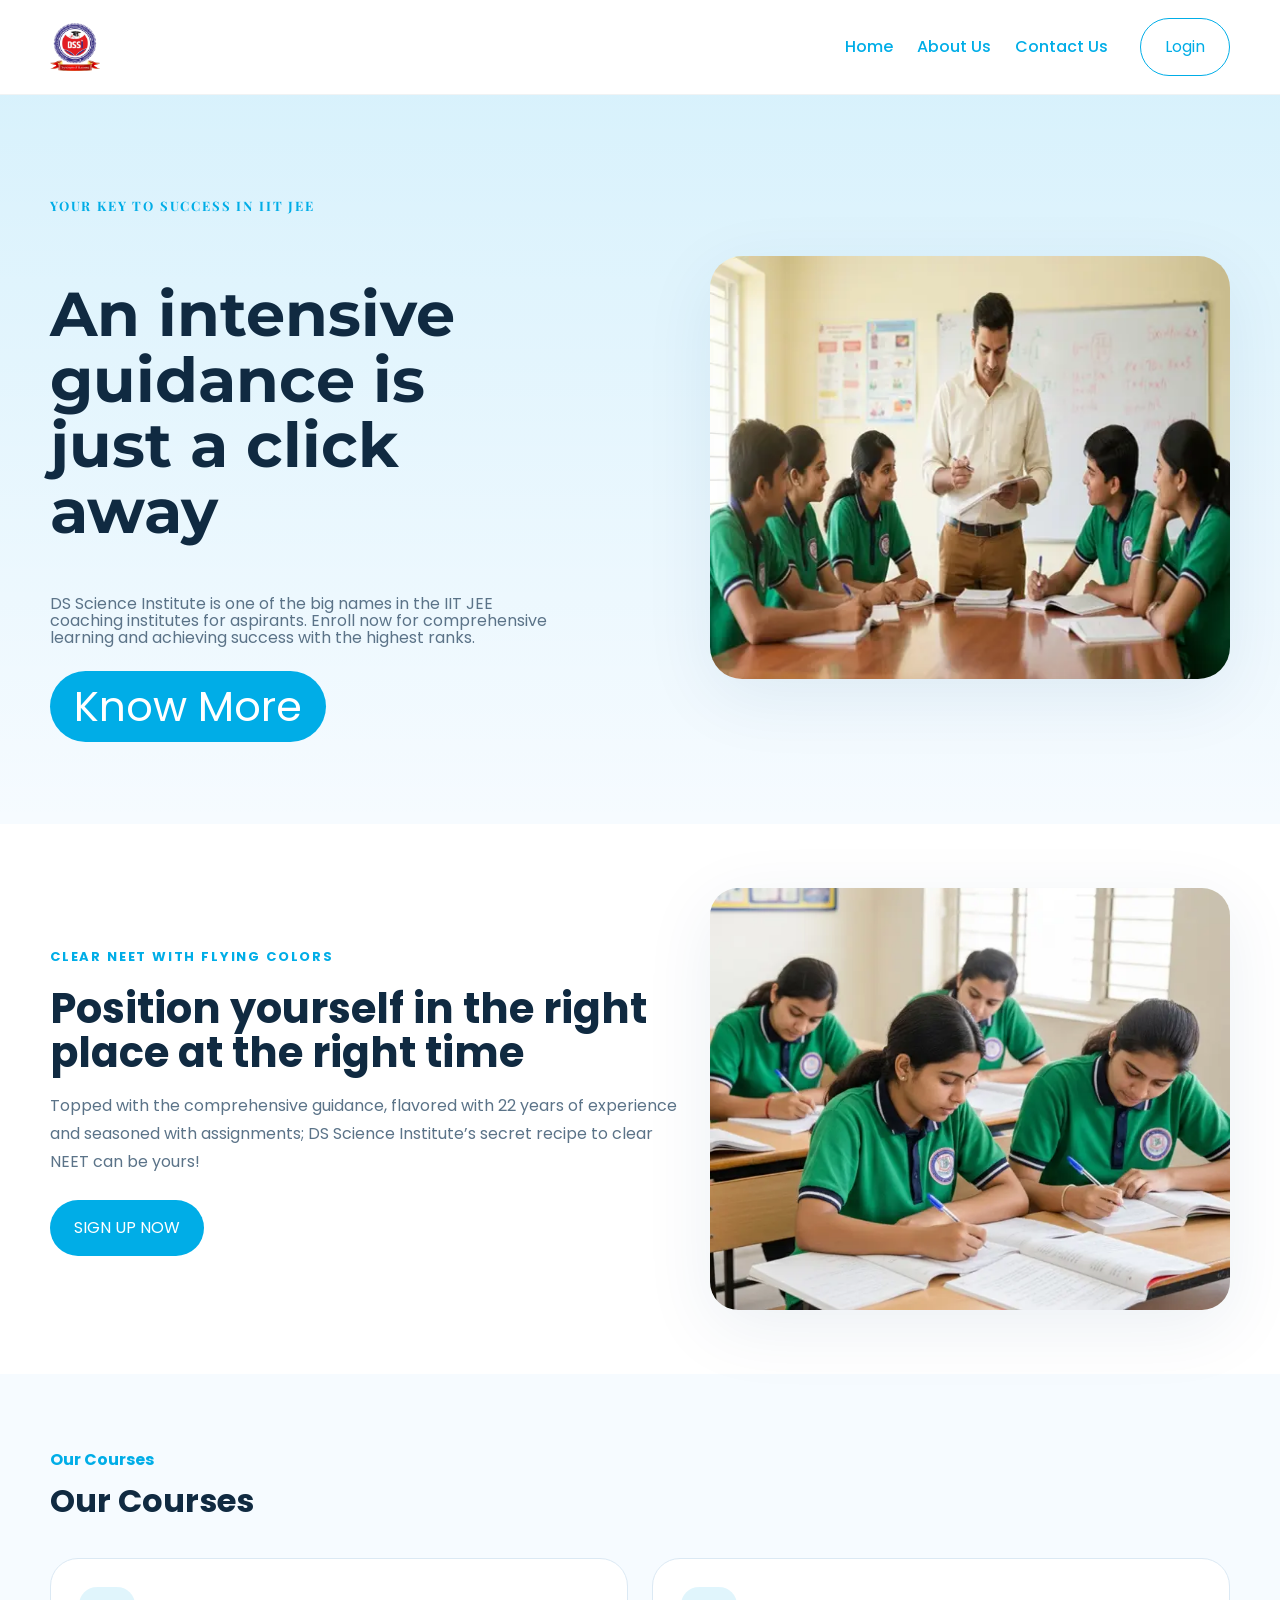
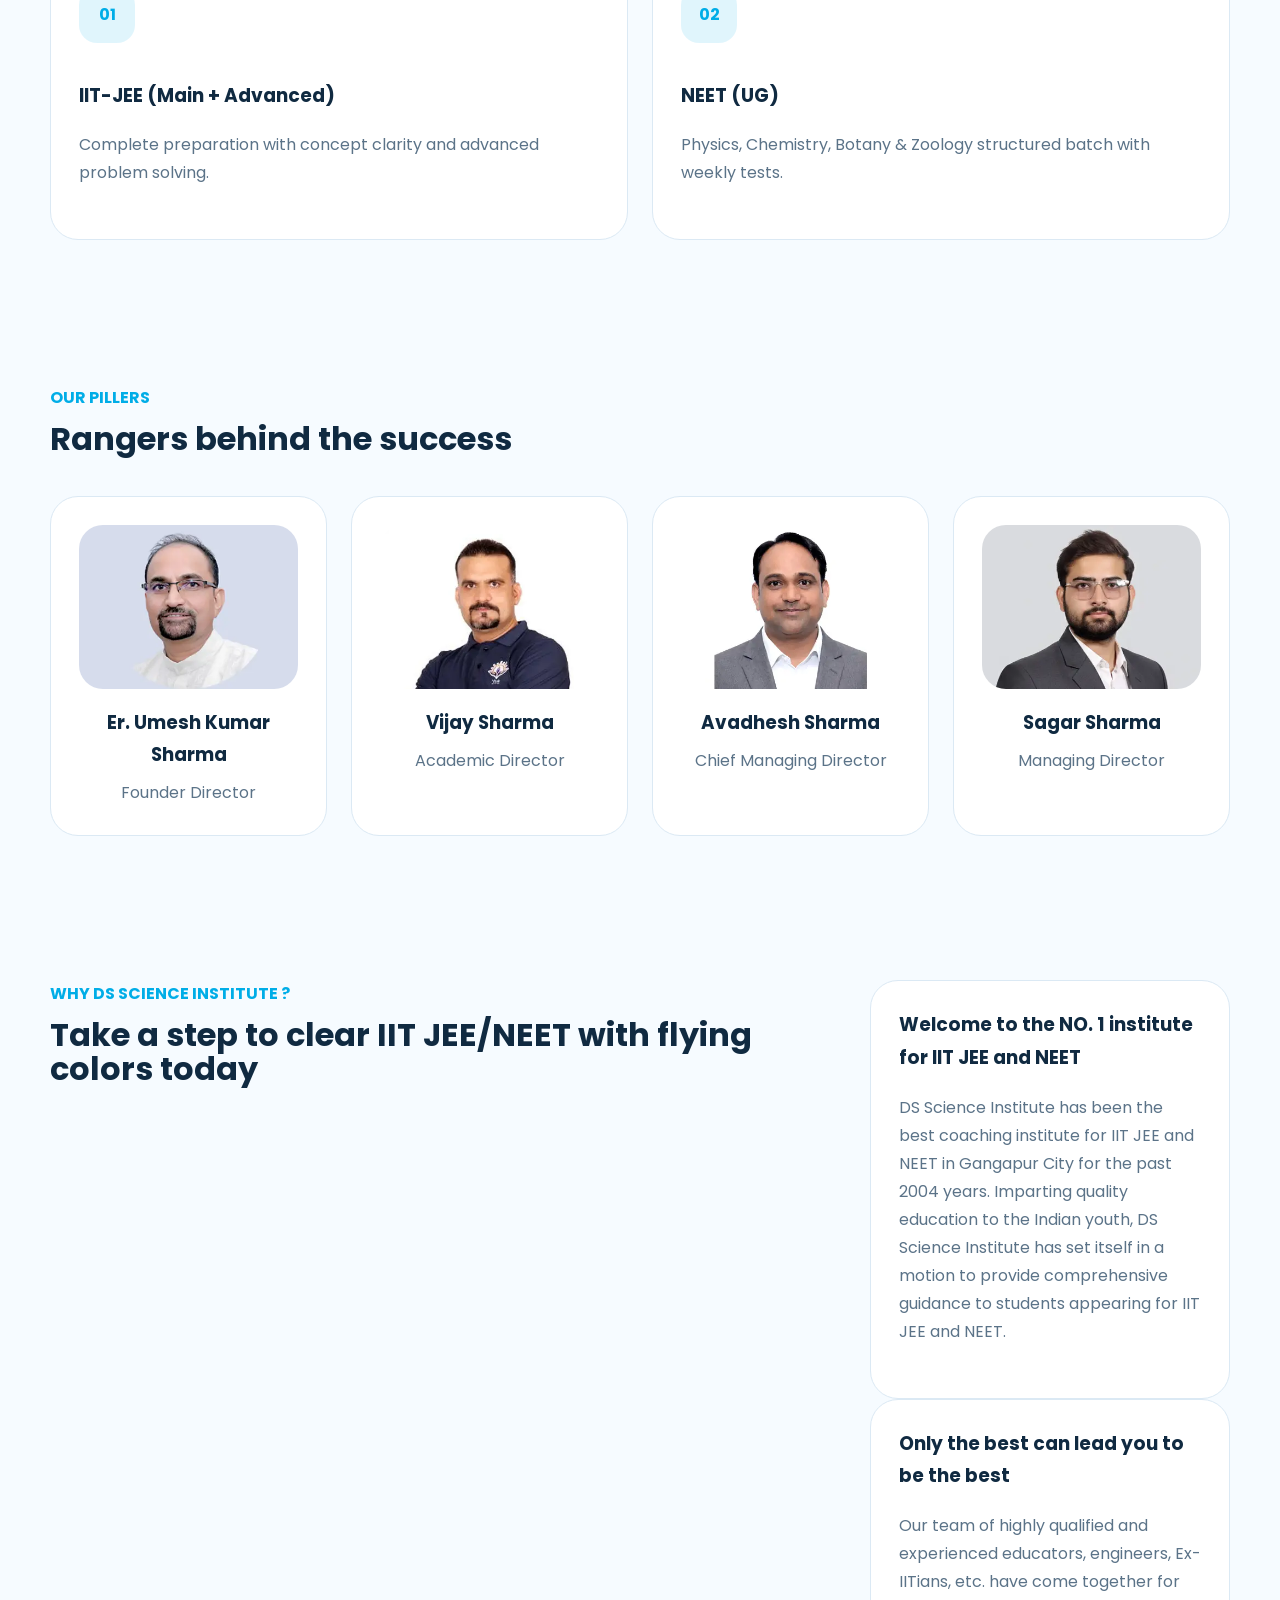
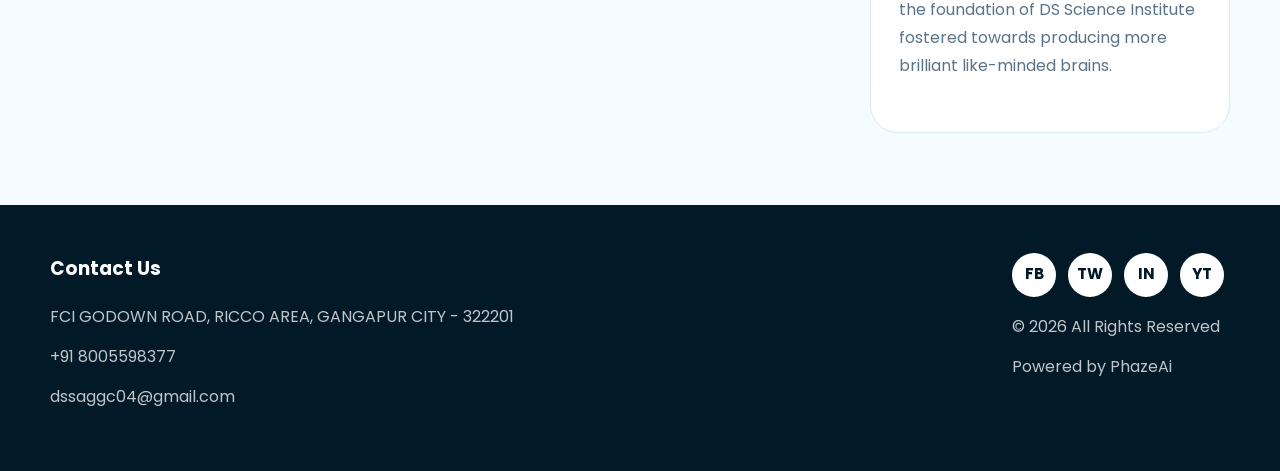
==== commit f607c304: "update all device view" ====
--- a/index.html
+++ b/index.html
@@ -19,7 +19,7 @@
         <a href="about-us.html">About Us</a>
         <a href="contact-us.html">Contact Us</a>
       </nav>
-      <a class="btn btn-outline" target="_blank" rel="noreferrer" href="login.html">Login</a>
+      <a class="btn btn-outline" target="_blank" rel="noreferrer" href="./login.html">Login</a>
     </div>
   </header>
 
--- a/style.css
+++ b/style.css
@@ -20,6 +20,7 @@
 
 * {
   box-sizing: border-box;
+
 }
 
 html {
@@ -27,7 +28,7 @@
 }
 
 body {
-  margin: 0;
+  margin: auto; /* 0;*/
   font-family: "Rubik", "Roboto", "Helvetica", "Arial", sans-serif;
   color: var(--text);
   background: var(--bg);
@@ -88,14 +89,14 @@
 }
 
 .brand img {
-  width: 44px;
-  height: 44px;
+  width: 50px;
+  height: auto;
   object-fit: contain;
 }
 
 .site-nav {
   display: flex;
-  justify-content: center;
+  justify-content: right;
   gap: 24px;
 }
 
@@ -154,12 +155,12 @@
 }
 
 .hero-copy {
-  max-width: 640px;
+  max-width: 500px;
 }
 .eyebrow h1{
     font-family: "Playfair Display", serif;
   font-optical-sizing: auto;
-  font-weight: <weight>;
+  font-weight: 700;
   font-style: normal;
 }
 .eyebrow {
@@ -176,7 +177,7 @@
 .hero-copy h1{
       font-family: "Montserrat", sans-serif;
   font-optical-sizing: auto;
-  font-weight: <weight>;
+  font-weight: 700;
   font-style: normal;
 }
 .hero-copy,
@@ -191,7 +192,7 @@
 .hero-copy span{
   font-family: "Playfair Display", serif;
   font-optical-sizing: auto;
-  font-weight: <weight>;
+  font-weight: 700;
   font-style: normal;
 }
 .hero-copy p,
@@ -383,8 +384,10 @@
   .site-nav {
     justify-content: flex-end;
     position: absolute;
-    left: 0;
-    inset: 76px 20px 0;
+    left: 20px;
+    top: 70px;
+    right: 20px;
+    bottom:auto;
     display: grid;
     background: rgba(255, 255, 255, 0.98);
     border: 1px solid var(--border);
@@ -422,3 +425,45 @@
     grid-template-columns: 1fr;
   }
 }
+.site-header{
+  height: auto;
+  padding: 0px;
+
+}
+
+@media (max-width:480px){
+
+.container{
+    width:95%;
+}
+
+.hero-copy h1{
+    font-size:2rem;
+    line-height:1.2;
+}
+
+.hero-copy p{
+    font-size:15px;
+}
+
+.btn{
+    width:100%;
+}
+
+.brand img{
+    width:40px;
+    height:40px;
+}
+
+.header-inner{
+    gap:10px;
+}
+
+.hero-grid,
+.feature-grid,
+.why-grid,
+.footer-grid{
+    gap:20px;
+}
+
+}
